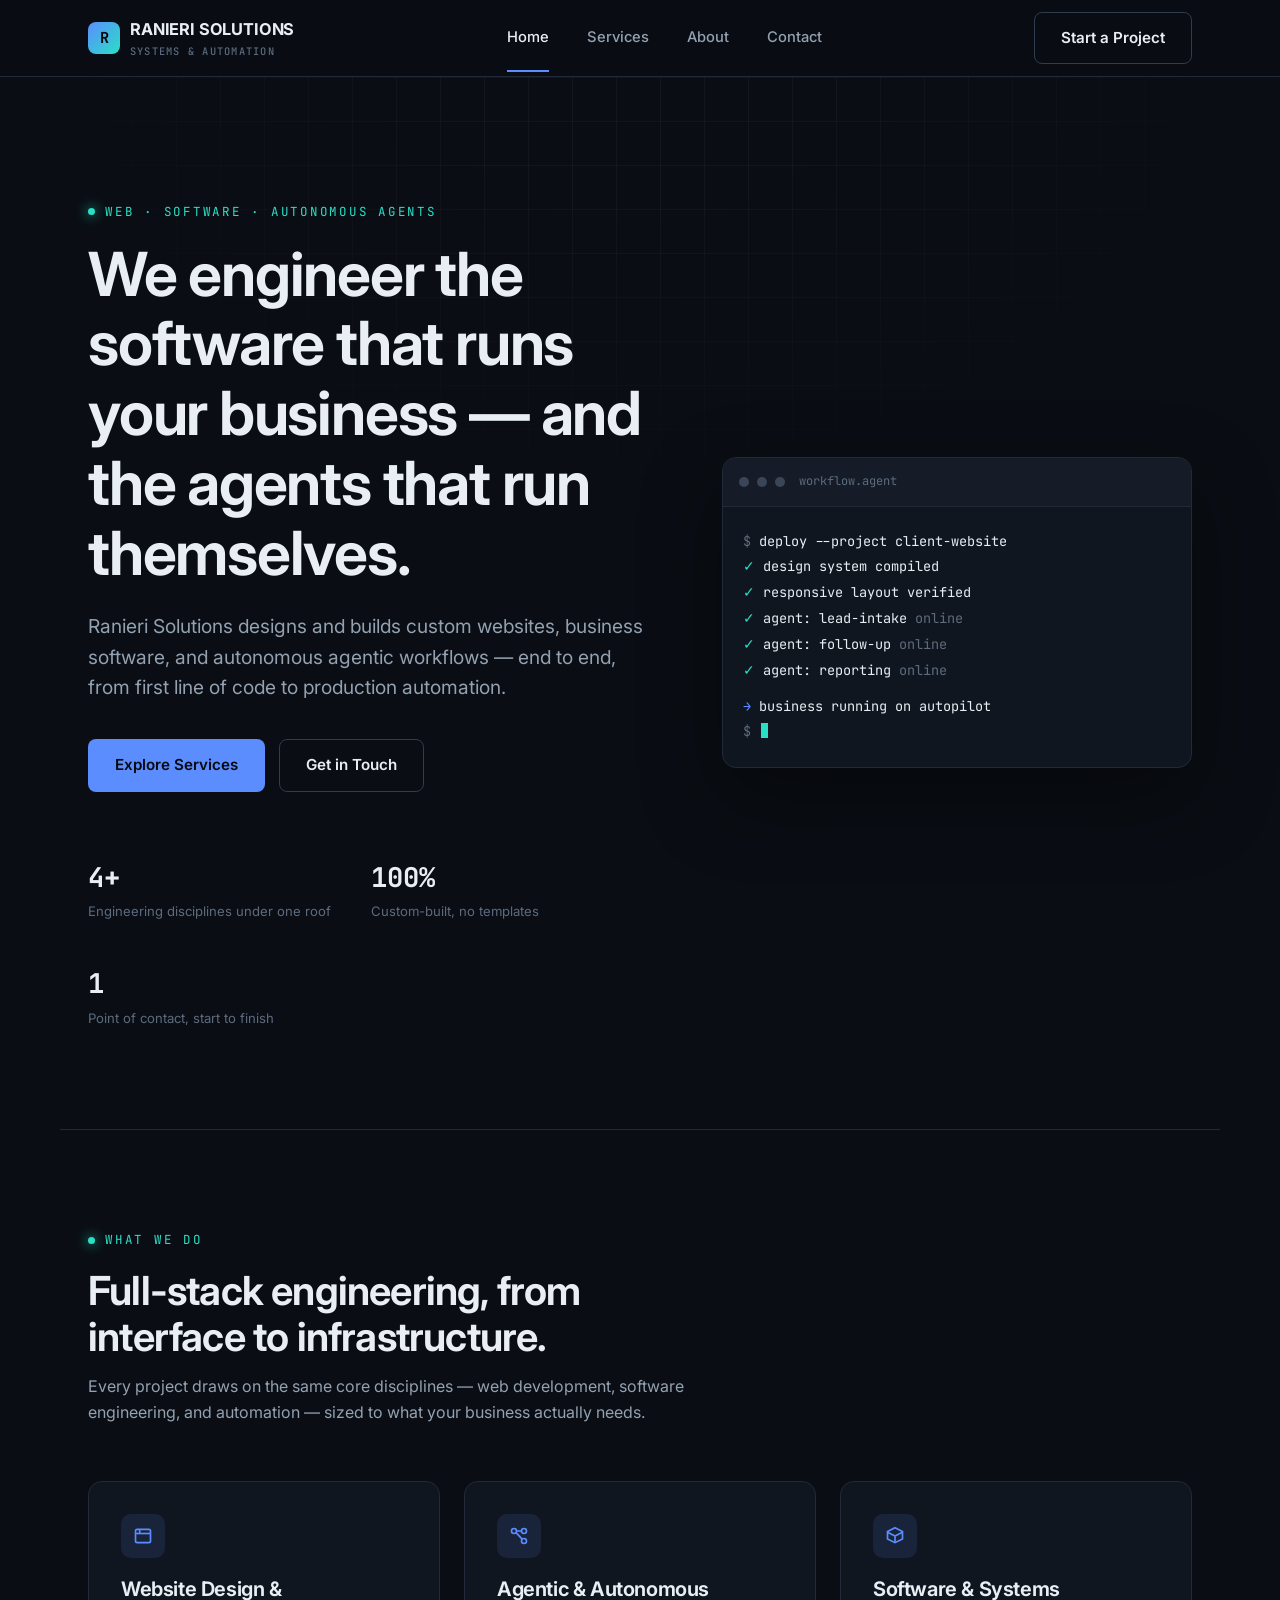
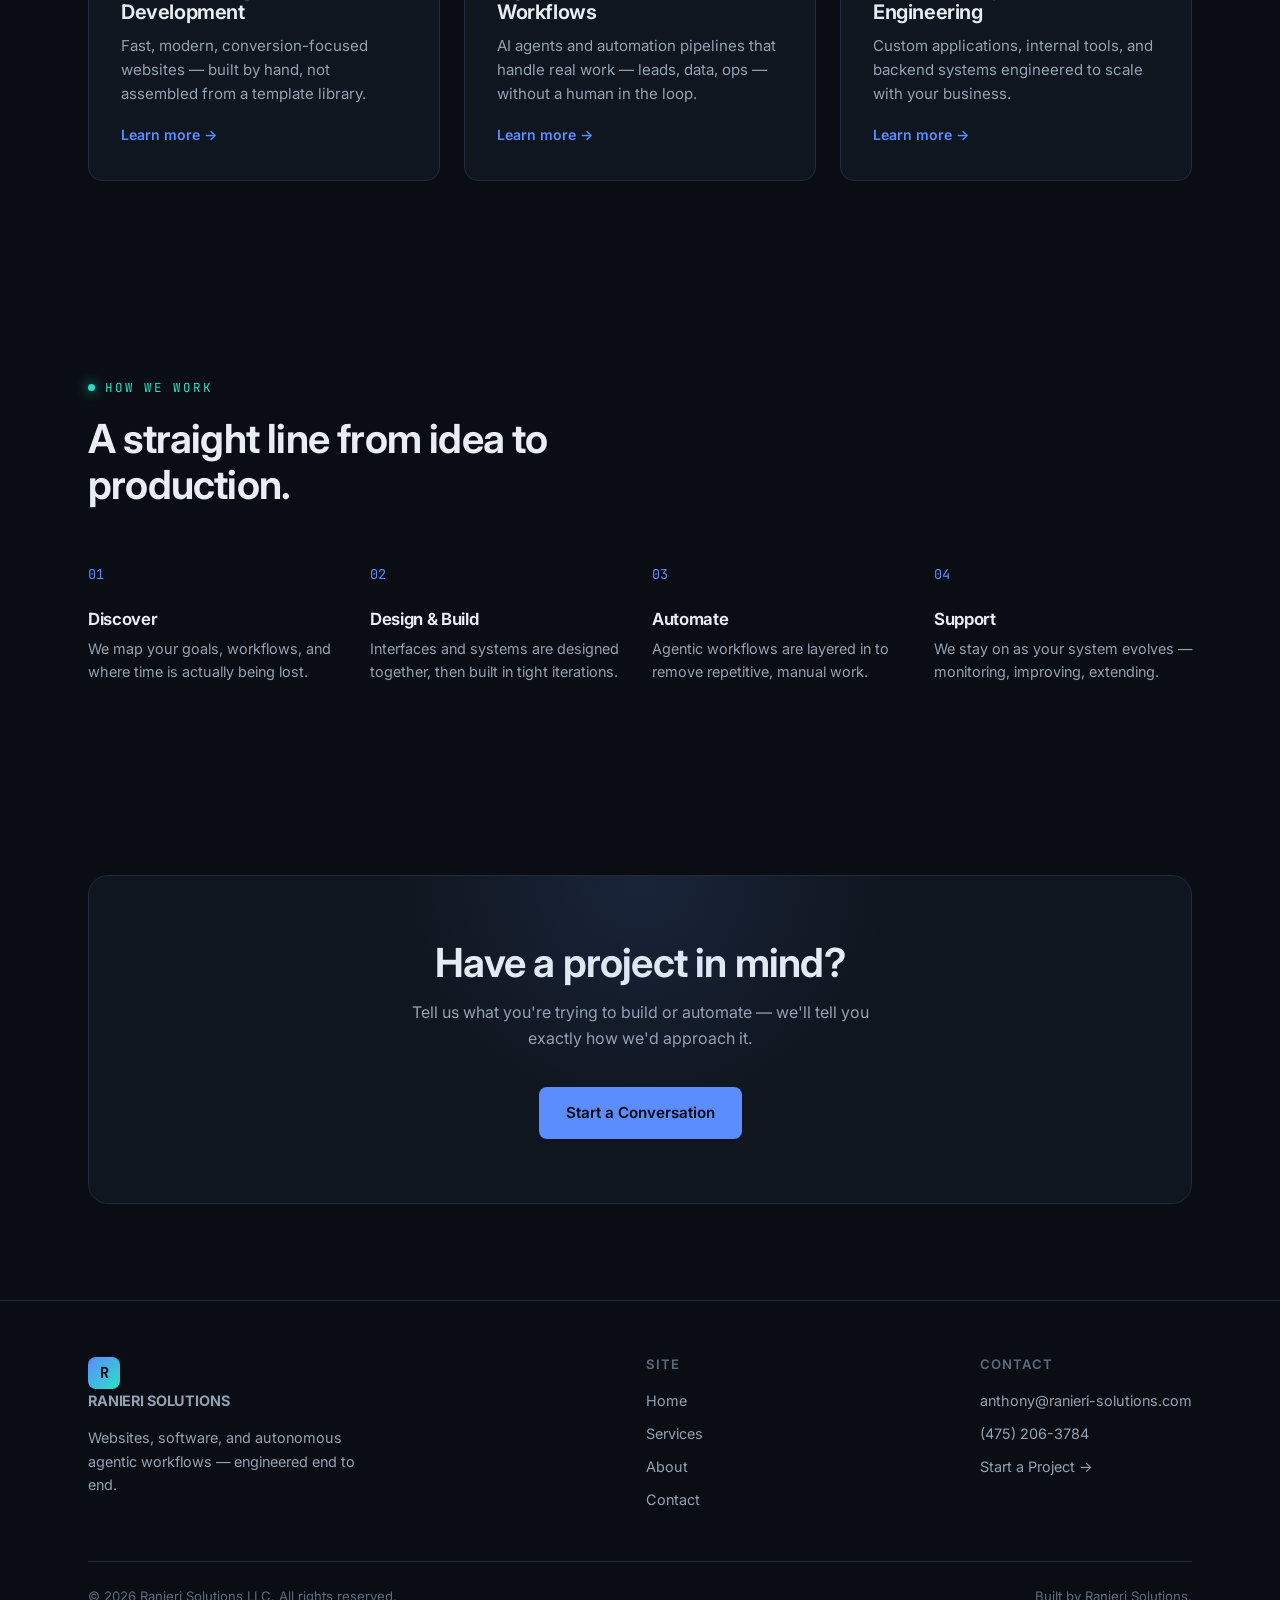
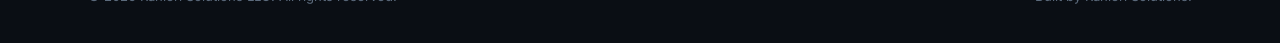
==== index.html @ 001a7ac8 "Initial commit: Ranieri Solutions LLC marketing site Static multi-page site (Home, Services, About, " ====
<!DOCTYPE html>
<html lang="en">
<head>
<meta charset="UTF-8">
<meta name="viewport" content="width=device-width, initial-scale=1.0">
<title>Ranieri Solutions LLC — Websites, Software & Agentic Automation</title>
<meta name="description" content="Ranieri Solutions builds custom websites, software systems, and autonomous agentic workflows that run your business on autopilot.">
<link rel="icon" type="image/svg+xml" href="assets/favicon.svg">
<link rel="preconnect" href="https://fonts.googleapis.com">
<link rel="preconnect" href="https://fonts.gstatic.com" crossorigin>
<link href="https://fonts.googleapis.com/css2?family=Inter:wght@400;500;600;650;700;800&family=JetBrains+Mono:wght@400;500;600;700&display=swap" rel="stylesheet">
<link rel="stylesheet" href="css/style.css">
</head>
<body>

<header class="site-header">
  <div class="container nav">
    <a href="index.html" class="logo">
      <span class="logo-mark">R</span>
      <span>
        RANIERI SOLUTIONS
        <span class="logo-sub">Systems &amp; Automation</span>
      </span>
    </a>
    <nav class="nav-links">
      <a href="index.html" class="active">Home</a>
      <a href="services.html">Services</a>
      <a href="about.html">About</a>
      <a href="contact.html">Contact</a>
    </nav>
    <div class="nav-right">
      <a href="contact.html" class="btn btn-outline">Start a Project</a>
      <button class="nav-toggle" aria-label="Toggle menu">
        <span></span><span></span><span></span>
      </button>
    </div>
  </div>
</header>

<main>

  <!-- Hero -->
  <section class="hero">
    <div class="grid-bg"></div>
    <div class="container hero-grid">
      <div>
        <span class="eyebrow">Web · Software · Autonomous Agents</span>
        <h1>We engineer the software that runs your business — and the agents that run themselves.</h1>
        <p class="lead" style="margin-top:22px;">Ranieri Solutions designs and builds custom websites, business software, and autonomous agentic workflows — end to end, from first line of code to production automation.</p>
        <div class="hero-actions">
          <a href="services.html" class="btn btn-primary">Explore Services</a>
          <a href="contact.html" class="btn btn-outline">Get in Touch</a>
        </div>
        <div class="hero-stats">
          <div class="hero-stat">
            <div class="num">4+</div>
            <div class="label">Engineering disciplines under one roof</div>
          </div>
          <div class="hero-stat">
            <div class="num">100%</div>
            <div class="label">Custom-built, no templates</div>
          </div>
          <div class="hero-stat">
            <div class="num">1</div>
            <div class="label">Point of contact, start to finish</div>
          </div>
        </div>
      </div>

      <div class="hero-visual">
        <div class="terminal">
          <div class="terminal-bar">
            <span class="terminal-dot"></span>
            <span class="terminal-dot"></span>
            <span class="terminal-dot"></span>
            <span class="terminal-title">workflow.agent</span>
          </div>
          <div class="terminal-body">
            <div><span class="c3">$</span> <span class="c4">deploy --project client-website</span></div>
            <div><span class="c1">✓</span> <span class="c4">design system compiled</span></div>
            <div><span class="c1">✓</span> <span class="c4">responsive layout verified</span></div>
            <div><span class="c1">✓</span> <span class="c4">agent: lead-intake</span> <span class="c3">online</span></div>
            <div><span class="c1">✓</span> <span class="c4">agent: follow-up</span> <span class="c3">online</span></div>
            <div><span class="c1">✓</span> <span class="c4">agent: reporting</span> <span class="c3">online</span></div>
            <div style="margin-top:10px;"><span class="c2">→</span> <span class="c4">business running on autopilot</span></div>
            <div><span class="c3">$</span> <span class="cursor"></span></div>
          </div>
        </div>
      </div>
    </div>
  </section>

  <hr class="divider container">

  <!-- Services preview -->
  <section>
    <div class="container">
      <div class="section-head reveal">
        <span class="eyebrow">What we do</span>
        <h2>Full-stack engineering, from interface to infrastructure.</h2>
        <p style="margin-top:14px;">Every project draws on the same core disciplines — web development, software engineering, and automation — sized to what your business actually needs.</p>
      </div>

      <div class="grid-3">
        <div class="card reveal">
          <div class="card-icon">
            <svg width="20" height="20" viewBox="0 0 24 24" fill="none" stroke="currentColor" stroke-width="2"><rect x="3" y="4" width="18" height="16" rx="2"/><path d="M3 9h18"/><path d="M8 4v5"/></svg>
          </div>
          <h3>Website Design &amp; Development</h3>
          <p>Fast, modern, conversion-focused websites — built by hand, not assembled from a template library.</p>
          <a href="services.html#websites" class="card-link">Learn more →</a>
        </div>

        <div class="card reveal">
          <div class="card-icon">
            <svg width="20" height="20" viewBox="0 0 24 24" fill="none" stroke="currentColor" stroke-width="2"><circle cx="6" cy="6" r="3"/><circle cx="18" cy="18" r="3"/><circle cx="18" cy="6" r="3"/><path d="M9 6h6M8.5 8l7.5 8"/></svg>
          </div>
          <h3>Agentic &amp; Autonomous Workflows</h3>
          <p>AI agents and automation pipelines that handle real work — leads, data, ops — without a human in the loop.</p>
          <a href="services.html#automation" class="card-link">Learn more →</a>
        </div>

        <div class="card reveal">
          <div class="card-icon">
            <svg width="20" height="20" viewBox="0 0 24 24" fill="none" stroke="currentColor" stroke-width="2"><path d="M12 2l9 4.5v9L12 20l-9-4.5v-9L12 2z"/><path d="M12 12l9-4.5M12 12v8M12 12L3 7.5"/></svg>
          </div>
          <h3>Software &amp; Systems Engineering</h3>
          <p>Custom applications, internal tools, and backend systems engineered to scale with your business.</p>
          <a href="services.html#software" class="card-link">Learn more →</a>
        </div>
      </div>
    </div>
  </section>

  <!-- Process -->
  <section>
    <div class="container">
      <div class="section-head reveal">
        <span class="eyebrow">How we work</span>
        <h2>A straight line from idea to production.</h2>
      </div>
      <div class="steps">
        <div class="step reveal">
          <h3>Discover</h3>
          <p>We map your goals, workflows, and where time is actually being lost.</p>
        </div>
        <div class="step reveal">
          <h3>Design &amp; Build</h3>
          <p>Interfaces and systems are designed together, then built in tight iterations.</p>
        </div>
        <div class="step reveal">
          <h3>Automate</h3>
          <p>Agentic workflows are layered in to remove repetitive, manual work.</p>
        </div>
        <div class="step reveal">
          <h3>Support</h3>
          <p>We stay on as your system evolves — monitoring, improving, extending.</p>
        </div>
      </div>
    </div>
  </section>

  <!-- CTA -->
  <section>
    <div class="container">
      <div class="cta-band reveal">
        <h2>Have a project in mind?</h2>
        <p>Tell us what you're trying to build or automate — we'll tell you exactly how we'd approach it.</p>
        <div class="hero-actions">
          <a href="contact.html" class="btn btn-primary">Start a Conversation</a>
        </div>
      </div>
    </div>
  </section>

</main>

<footer>
  <div class="container">
    <div class="footer-top">
      <div class="footer-col" style="max-width:280px;">
        <a href="index.html" class="logo" style="margin-bottom:14px;">
          <span class="logo-mark">R</span>
          <span>RANIERI SOLUTIONS</span>
        </a>
        <p>Websites, software, and autonomous agentic workflows — engineered end to end.</p>
      </div>
      <div class="footer-col">
        <h4>Site</h4>
        <a href="index.html">Home</a>
        <a href="services.html">Services</a>
        <a href="about.html">About</a>
        <a href="contact.html">Contact</a>
      </div>
      <div class="footer-col">
        <h4>Contact</h4>
        <a href="mailto:anthony@ranieri-solutions.com">anthony@ranieri-solutions.com</a>
        <a href="tel:+14752063784">(475) 206-3784</a>
        <a href="contact.html">Start a Project →</a>
      </div>
    </div>
    <hr class="divider">
    <div class="footer-bottom" style="margin-top:24px;">
      <span>© <span id="year"></span> Ranieri Solutions LLC. All rights reserved.</span>
      <span>Built by Ranieri Solutions.</span>
    </div>
  </div>
</footer>

<script src="js/main.js"></script>
</body>
</html>
---- css/style.css ----
/* ===== Tokens ===== */
:root {
  --bg: #0a0e14;
  --bg-elev: #10161f;
  --bg-elev-2: #151c27;
  --border: #202a38;
  --border-hover: #2e3c4e;
  --text: #e9eef4;
  --text-dim: #93a1b1;
  --text-faint: #5c6b7d;
  --accent: #5b8dff;
  --accent-2: #29e0c6;
  --accent-soft: rgba(91, 141, 255, 0.12);
  --radius: 14px;
  --radius-sm: 8px;
  --container: 1160px;
  --font-body: 'Inter', -apple-system, BlinkMacSystemFont, 'Segoe UI', sans-serif;
  --font-mono: 'JetBrains Mono', ui-monospace, SFMono-Regular, Menlo, monospace;
}

* { box-sizing: border-box; margin: 0; padding: 0; }

html { scroll-behavior: smooth; }

body {
  background: var(--bg);
  color: var(--text);
  font-family: var(--font-body);
  line-height: 1.6;
  -webkit-font-smoothing: antialiased;
  overflow-x: hidden;
}

img, svg { display: block; max-width: 100%; }

a { color: inherit; text-decoration: none; }

ul { list-style: none; }

.container {
  max-width: var(--container);
  margin: 0 auto;
  padding: 0 28px;
}

.eyebrow {
  display: inline-flex;
  align-items: center;
  gap: 10px;
  font-family: var(--font-mono);
  font-size: 12.5px;
  letter-spacing: 0.14em;
  text-transform: uppercase;
  color: var(--accent-2);
  margin-bottom: 18px;
}

.eyebrow::before {
  content: '';
  width: 7px;
  height: 7px;
  border-radius: 50%;
  background: var(--accent-2);
  box-shadow: 0 0 12px var(--accent-2);
}

h1, h2, h3, h4 {
  font-weight: 650;
  letter-spacing: -0.02em;
  line-height: 1.15;
}

h1 { font-size: clamp(2.4rem, 5vw, 3.8rem); }
h2 { font-size: clamp(1.8rem, 3.2vw, 2.5rem); }
h3 { font-size: 1.25rem; }

p { color: var(--text-dim); }

.lead {
  font-size: clamp(1.05rem, 1.5vw, 1.2rem);
  color: var(--text-dim);
  max-width: 640px;
}

/* ===== Background grid texture ===== */
.grid-bg {
  position: absolute;
  inset: 0;
  background-image:
    linear-gradient(to right, rgba(255,255,255,0.035) 1px, transparent 1px),
    linear-gradient(to bottom, rgba(255,255,255,0.035) 1px, transparent 1px);
  background-size: 44px 44px;
  -webkit-mask-image: radial-gradient(ellipse 70% 60% at 50% 0%, #000 20%, transparent 75%);
  mask-image: radial-gradient(ellipse 70% 60% at 50% 0%, #000 20%, transparent 75%);
  pointer-events: none;
}

/* ===== Buttons ===== */
.btn {
  display: inline-flex;
  align-items: center;
  justify-content: center;
  gap: 8px;
  padding: 13px 26px;
  border-radius: var(--radius-sm);
  font-weight: 600;
  font-size: 0.95rem;
  border: 1px solid transparent;
  cursor: pointer;
  transition: transform 0.15s ease, border-color 0.15s ease, background 0.15s ease, box-shadow 0.15s ease;
  white-space: nowrap;
}

.btn-primary {
  background: var(--accent);
  color: #060a10;
  box-shadow: 0 0 0 0 rgba(91,141,255,0);
}

.btn-primary:hover {
  transform: translateY(-1px);
  box-shadow: 0 8px 24px rgba(91,141,255,0.35);
}

.btn-outline {
  background: transparent;
  border-color: var(--border-hover);
  color: var(--text);
}

.btn-outline:hover {
  border-color: var(--accent);
  color: var(--accent);
}

.btn-block { width: 100%; }

/* ===== Header / Nav ===== */
header.site-header {
  position: sticky;
  top: 0;
  z-index: 100;
  background: rgba(10, 14, 20, 0.78);
  backdrop-filter: blur(14px);
  border-bottom: 1px solid var(--border);
}

.nav {
  display: flex;
  align-items: center;
  justify-content: space-between;
  height: 76px;
}

.logo {
  display: flex;
  align-items: center;
  gap: 10px;
  font-weight: 700;
  font-size: 1.02rem;
  letter-spacing: -0.01em;
}

.logo-mark {
  width: 32px;
  height: 32px;
  border-radius: 8px;
  background: linear-gradient(135deg, var(--accent), var(--accent-2));
  display: flex;
  align-items: center;
  justify-content: center;
  font-family: var(--font-mono);
  font-weight: 700;
  color: #060a10;
  font-size: 0.95rem;
}

.logo-sub {
  display: block;
  font-family: var(--font-mono);
  font-size: 0.65rem;
  letter-spacing: 0.12em;
  color: var(--text-faint);
  font-weight: 500;
  text-transform: uppercase;
  margin-top: 1px;
}

.nav-links {
  display: flex;
  align-items: center;
  gap: 38px;
}

.nav-links a {
  font-size: 0.92rem;
  font-weight: 500;
  color: var(--text-dim);
  transition: color 0.15s ease;
  position: relative;
}

.nav-links a:hover { color: var(--text); }

.nav-links a.active { color: var(--text); }

.nav-links a.active::after {
  content: '';
  position: absolute;
  left: 0; right: 0; bottom: -22px;
  height: 2px;
  background: var(--accent);
}

.nav-right { display: flex; align-items: center; gap: 22px; }

.nav-toggle {
  display: none;
  flex-direction: column;
  gap: 5px;
  background: none;
  border: none;
  cursor: pointer;
  padding: 8px;
}

.nav-toggle span {
  width: 22px;
  height: 2px;
  background: var(--text);
  display: block;
}

/* ===== Sections ===== */
section { position: relative; padding: 96px 0; }
section.tight { padding: 64px 0; }

.section-head { max-width: 640px; margin-bottom: 56px; }
.section-head.center { margin-left: auto; margin-right: auto; text-align: center; }

.divider {
  height: 1px;
  background: var(--border);
  border: none;
}

/* ===== Hero ===== */
.hero {
  position: relative;
  padding: 120px 0 100px;
  overflow: hidden;
}

.hero-grid {
  display: grid;
  grid-template-columns: 1.1fr 0.9fr;
  gap: 60px;
  align-items: center;
}

.hero-actions {
  display: flex;
  gap: 14px;
  margin-top: 36px;
  flex-wrap: wrap;
}

.hero-stats {
  display: flex;
  gap: 40px;
  margin-top: 64px;
  flex-wrap: wrap;
}

.hero-stat .num {
  font-family: var(--font-mono);
  font-size: 1.7rem;
  font-weight: 700;
  color: var(--text);
}

.hero-stat .label {
  font-size: 0.82rem;
  color: var(--text-faint);
  margin-top: 2px;
}

/* Terminal/graph visual */
.hero-visual {
  position: relative;
}

.terminal {
  background: var(--bg-elev);
  border: 1px solid var(--border);
  border-radius: var(--radius);
  overflow: hidden;
  box-shadow: 0 30px 80px rgba(0,0,0,0.45);
}

.terminal-bar {
  display: flex;
  align-items: center;
  gap: 8px;
  padding: 14px 16px;
  border-bottom: 1px solid var(--border);
  background: var(--bg-elev-2);
}

.terminal-dot { width: 10px; height: 10px; border-radius: 50%; background: #3a4657; }
.terminal-title {
  margin-left: 6px;
  font-family: var(--font-mono);
  font-size: 0.75rem;
  color: var(--text-faint);
}

.terminal-body {
  padding: 22px 20px;
  font-family: var(--font-mono);
  font-size: 0.85rem;
  line-height: 1.9;
}

.terminal-body .c1 { color: var(--accent-2); }
.terminal-body .c2 { color: var(--accent); }
.terminal-body .c3 { color: var(--text-faint); }
.terminal-body .c4 { color: var(--text); }

.cursor {
  display: inline-block;
  width: 7px;
  height: 15px;
  background: var(--accent-2);
  margin-left: 2px;
  animation: blink 1.1s steps(1) infinite;
  vertical-align: -2px;
}

@keyframes blink { 50% { opacity: 0; } }

/* ===== Cards / Grid ===== */
.grid-3 { display: grid; grid-template-columns: repeat(3, 1fr); gap: 24px; }
.grid-2 { display: grid; grid-template-columns: repeat(2, 1fr); gap: 24px; }
.grid-4 { display: grid; grid-template-columns: repeat(4, 1fr); gap: 24px; }

.card {
  background: var(--bg-elev);
  border: 1px solid var(--border);
  border-radius: var(--radius);
  padding: 32px;
  transition: border-color 0.2s ease, transform 0.2s ease;
}

.card:hover { border-color: var(--border-hover); transform: translateY(-3px); }

.card-icon {
  width: 44px;
  height: 44px;
  border-radius: 10px;
  background: var(--accent-soft);
  display: flex;
  align-items: center;
  justify-content: center;
  margin-bottom: 20px;
  color: var(--accent);
}

.card h3 { margin-bottom: 10px; }
.card p { font-size: 0.94rem; }

.card-link {
  display: inline-flex;
  align-items: center;
  gap: 6px;
  margin-top: 18px;
  font-size: 0.88rem;
  font-weight: 600;
  color: var(--accent);
}

/* ===== Service detail blocks ===== */
.service-block {
  display: grid;
  grid-template-columns: 0.85fr 1.15fr;
  gap: 56px;
  padding: 64px 0;
  align-items: start;
}

.service-block + .service-block { border-top: 1px solid var(--border); }

.service-index {
  font-family: var(--font-mono);
  color: var(--text-faint);
  font-size: 0.85rem;
  margin-bottom: 14px;
}

.check-list li {
  display: flex;
  gap: 12px;
  padding: 10px 0;
  border-bottom: 1px solid var(--border);
  color: var(--text-dim);
  font-size: 0.94rem;
}

.check-list li:last-child { border-bottom: none; }

.check-list li svg { flex-shrink: 0; margin-top: 3px; color: var(--accent-2); }

/* ===== Steps / process ===== */
.steps { display: grid; grid-template-columns: repeat(4, 1fr); gap: 24px; counter-reset: step; }

.step { position: relative; padding-top: 46px; }

.step::before {
  counter-increment: step;
  content: '0' counter(step);
  font-family: var(--font-mono);
  font-size: 0.85rem;
  color: var(--accent);
  position: absolute;
  top: 0; left: 0;
}

.step h3 { font-size: 1.05rem; margin-bottom: 8px; }
.step p { font-size: 0.9rem; }

/* ===== CTA band ===== */
.cta-band {
  background: var(--bg-elev);
  border: 1px solid var(--border);
  border-radius: 20px;
  padding: 64px;
  text-align: center;
  position: relative;
  overflow: hidden;
}

.cta-band::before {
  content: '';
  position: absolute;
  width: 500px; height: 500px;
  background: radial-gradient(circle, var(--accent-soft), transparent 70%);
  top: -250px; left: 50%;
  transform: translateX(-50%);
}

.cta-band h2 { margin-bottom: 14px; }
.cta-band p { max-width: 480px; margin: 0 auto 30px; }
.cta-band .hero-actions { justify-content: center; }

/* ===== About page ===== */
.value-row { display: grid; grid-template-columns: repeat(4, 1fr); gap: 24px; }

.value-item .num {
  font-family: var(--font-mono);
  color: var(--accent);
  font-size: 0.85rem;
  margin-bottom: 12px;
  display: block;
}

.about-photo-block {
  background: var(--bg-elev);
  border: 1px solid var(--border);
  border-radius: var(--radius);
  padding: 40px;
}

.tag-row { display: flex; flex-wrap: wrap; gap: 10px; margin-top: 24px; }

.tag {
  font-family: var(--font-mono);
  font-size: 0.78rem;
  padding: 7px 13px;
  border: 1px solid var(--border);
  border-radius: 999px;
  color: var(--text-dim);
}

/* ===== Contact ===== */
.contact-grid { display: grid; grid-template-columns: 1fr 1fr; gap: 60px; }

.field { margin-bottom: 20px; }

.field label {
  display: block;
  font-size: 0.85rem;
  font-weight: 600;
  margin-bottom: 8px;
  color: var(--text-dim);
}

.field input, .field textarea, .field select {
  width: 100%;
  background: var(--bg-elev);
  border: 1px solid var(--border);
  border-radius: var(--radius-sm);
  padding: 13px 15px;
  color: var(--text);
  font-family: var(--font-body);
  font-size: 0.95rem;
  transition: border-color 0.15s ease;
}

.field input:focus, .field textarea:focus, .field select:focus {
  outline: none;
  border-color: var(--accent);
}

.field textarea { resize: vertical; min-height: 130px; }

.contact-info-item {
  display: flex;
  gap: 16px;
  padding: 20px 0;
  border-bottom: 1px solid var(--border);
}

.contact-info-item:last-child { border-bottom: none; }

.contact-info-item .card-icon { margin-bottom: 0; flex-shrink: 0; }

.form-note { font-size: 0.82rem; color: var(--text-faint); margin-top: 12px; }

.form-status {
  margin-top: 16px;
  font-size: 0.88rem;
  font-family: var(--font-mono);
  display: none;
}

.form-status.show { display: block; }
.form-status.ok { color: var(--accent-2); }
.form-status.err { color: #ff8a8a; }

/* ===== Footer ===== */
footer {
  border-top: 1px solid var(--border);
  padding: 56px 0 36px;
}

.footer-top {
  display: flex;
  justify-content: space-between;
  align-items: flex-start;
  flex-wrap: wrap;
  gap: 40px;
  margin-bottom: 40px;
}

.footer-col h4 {
  font-size: 0.82rem;
  text-transform: uppercase;
  letter-spacing: 0.08em;
  color: var(--text-faint);
  margin-bottom: 16px;
  font-weight: 600;
}

.footer-col a, .footer-col p {
  display: block;
  font-size: 0.9rem;
  color: var(--text-dim);
  margin-bottom: 10px;
}

.footer-col a:hover { color: var(--text); }

.footer-bottom {
  display: flex;
  justify-content: space-between;
  align-items: center;
  flex-wrap: wrap;
  gap: 12px;
  font-size: 0.82rem;
  color: var(--text-faint);
}

.reveal {
  opacity: 0;
  transform: translateY(18px);
  transition: opacity 0.6s ease, transform 0.6s ease;
}

.reveal.in { opacity: 1; transform: translateY(0); }

/* ===== Page header (inner pages) ===== */
.page-header { padding: 150px 0 80px; position: relative; }
.page-header .lead { margin-top: 18px; }

/* ===== Responsive ===== */
@media (max-width: 900px) {
  .hero-grid { grid-template-columns: 1fr; }
  .hero-visual { order: -1; }
  .grid-3, .grid-4, .grid-2 { grid-template-columns: 1fr 1fr; }
  .steps { grid-template-columns: 1fr 1fr; }
  .value-row { grid-template-columns: 1fr 1fr; }
  .service-block { grid-template-columns: 1fr; gap: 24px; }
  .contact-grid { grid-template-columns: 1fr; }
}

@media (max-width: 640px) {
  .nav-links { position: fixed; top: 76px; left: 0; right: 0; background: var(--bg); border-bottom: 1px solid var(--border); flex-direction: column; align-items: flex-start; padding: 24px 28px; gap: 20px; transform: translateY(-140%); transition: transform 0.25s ease; }
  .nav-links.open { transform: translateY(0); }
  .nav-links a.active::after { display: none; }
  .nav-toggle { display: flex; }
  .nav-right .btn-outline { display: none; }
  .grid-3, .grid-4, .grid-2 { grid-template-columns: 1fr; }
  .steps { grid-template-columns: 1fr; }
  .value-row { grid-template-columns: 1fr; }
  .cta-band { padding: 40px 24px; }
  .footer-top { flex-direction: column; }
  section { padding: 64px 0; }
  .hero { padding: 90px 0 60px; }
  .page-header { padding: 120px 0 56px; }
}
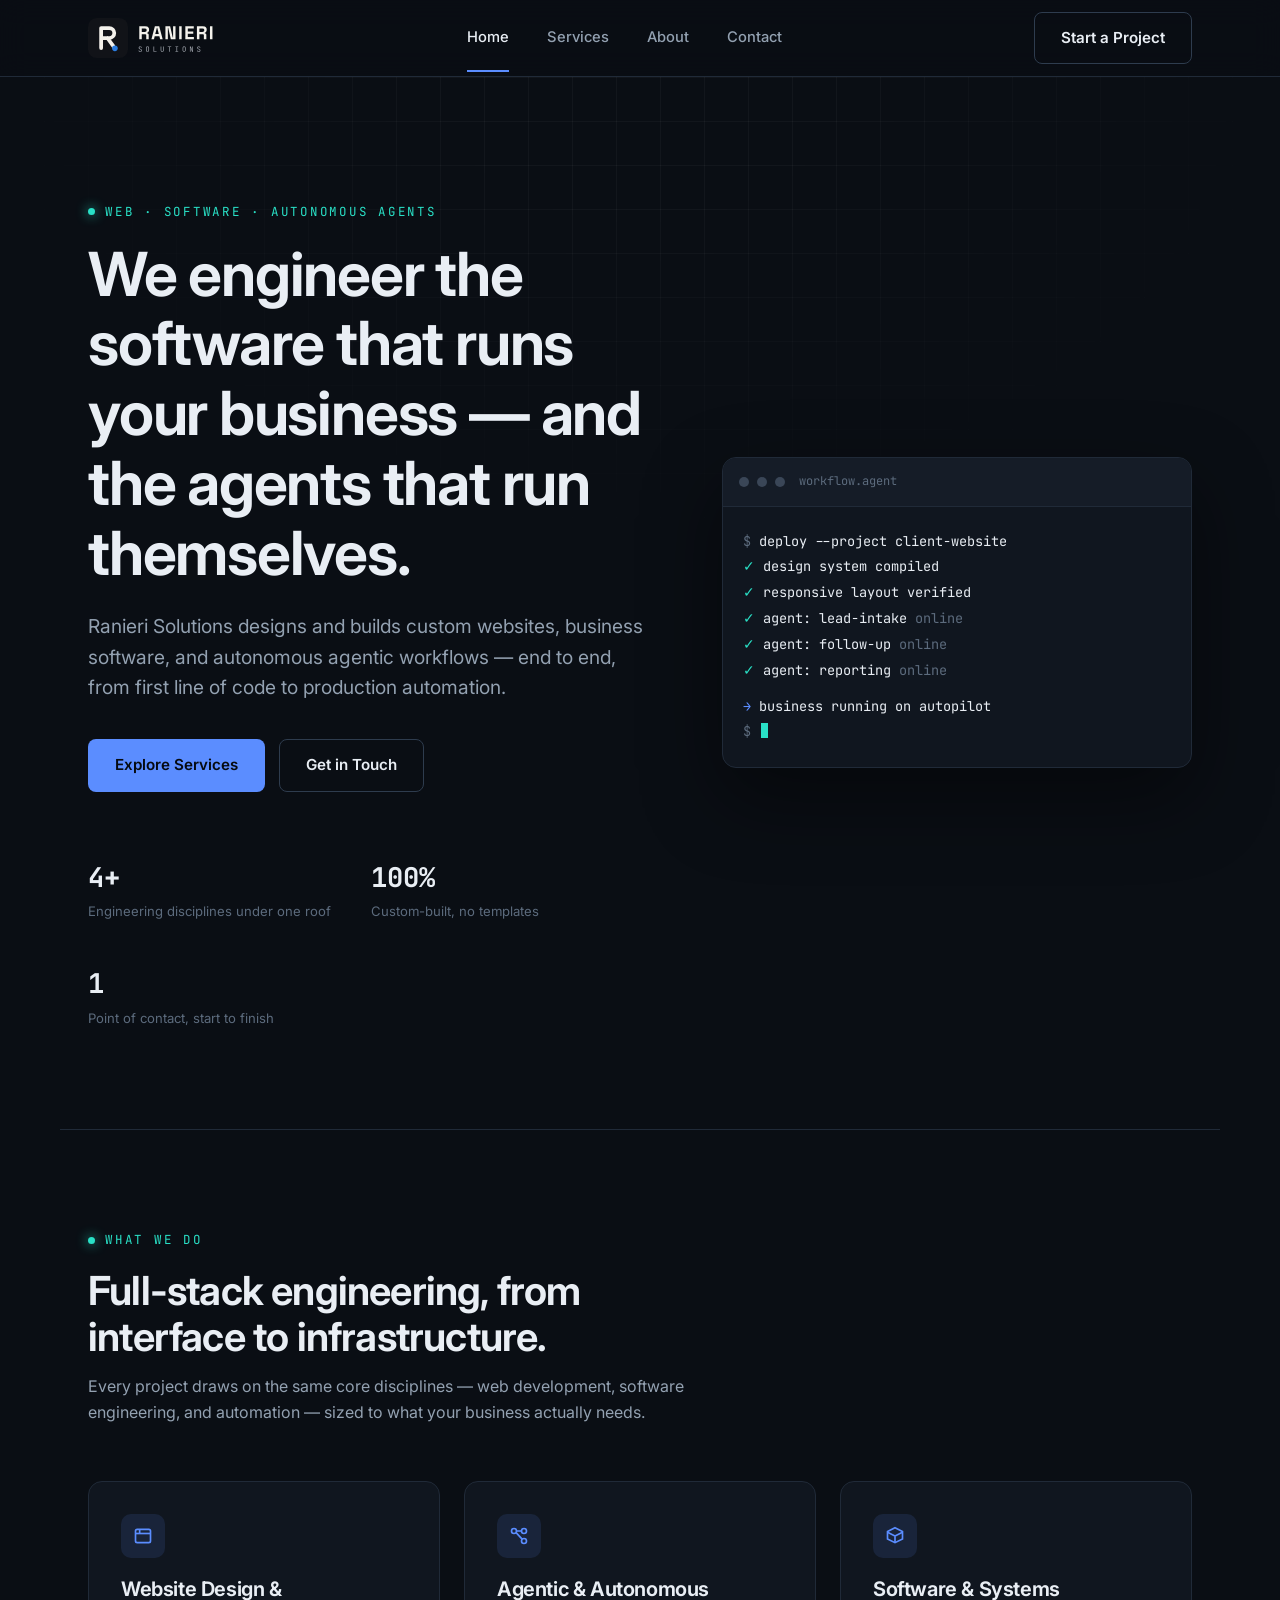
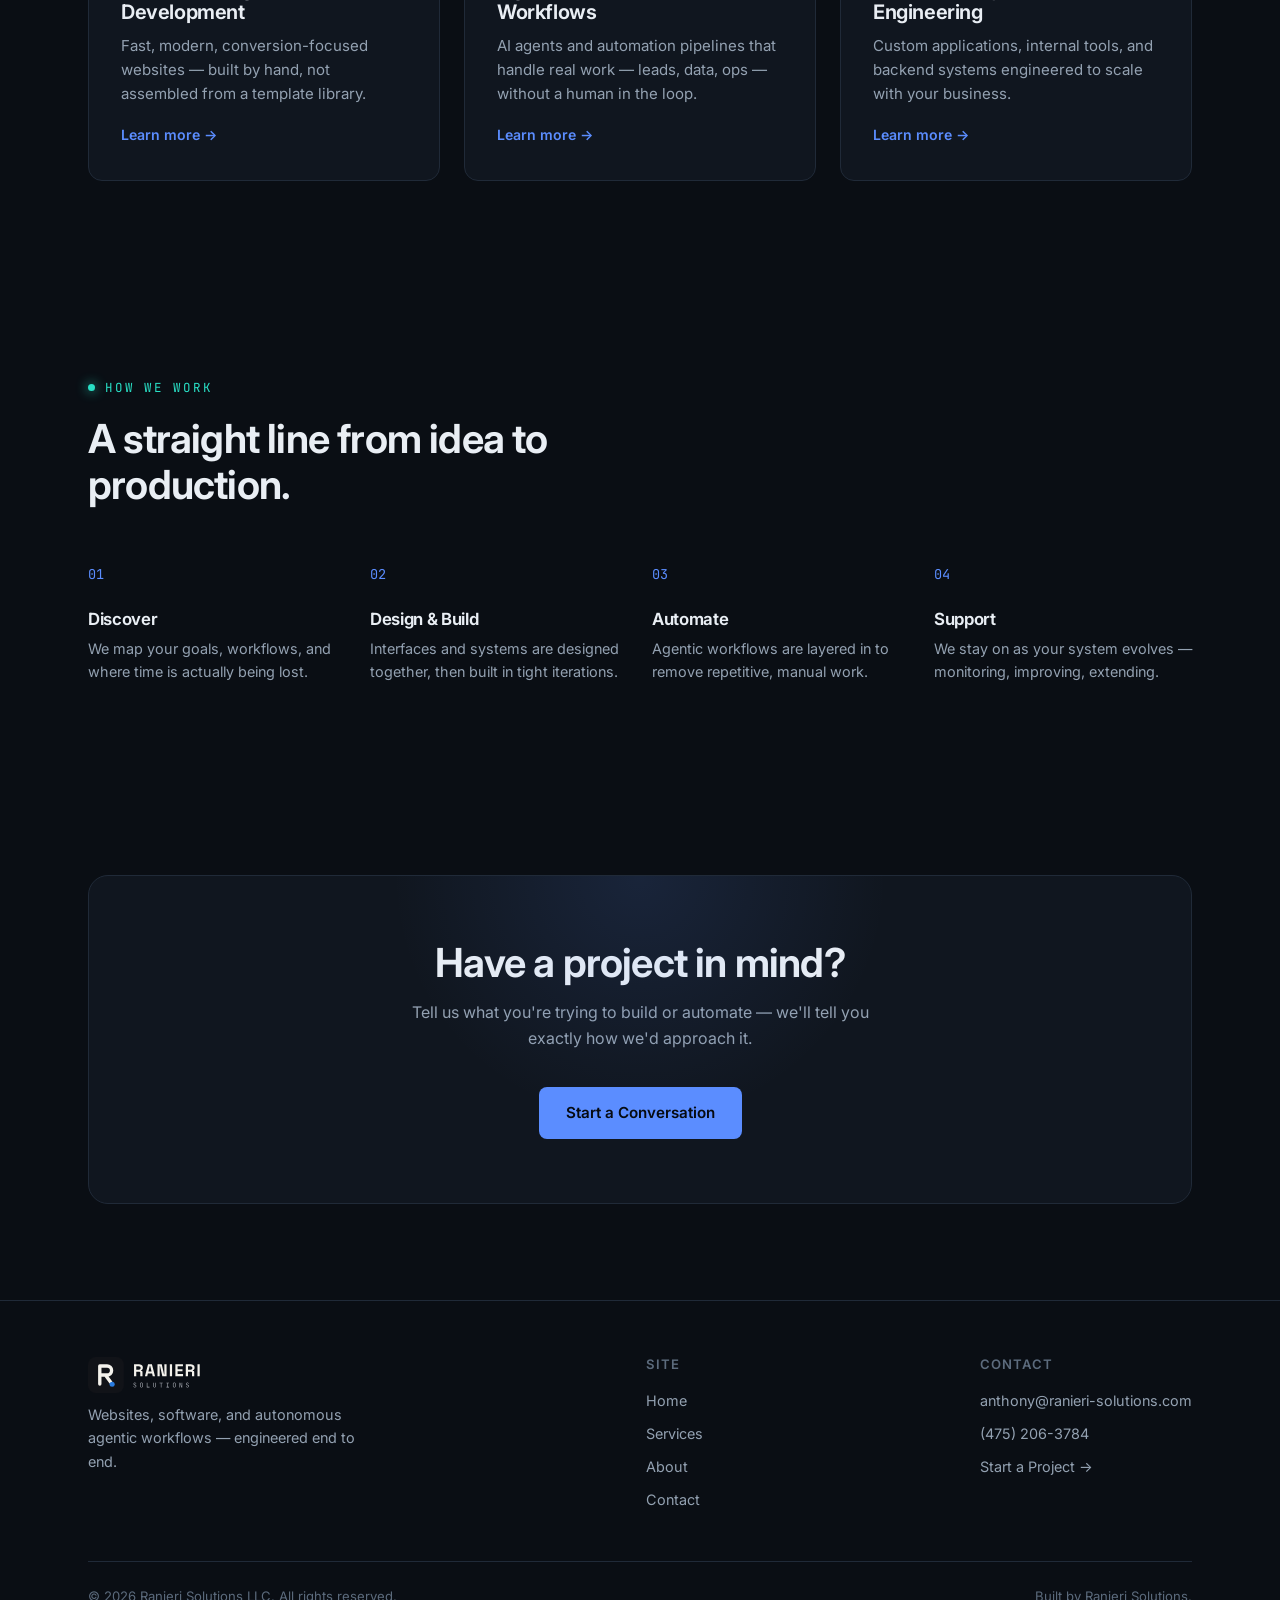
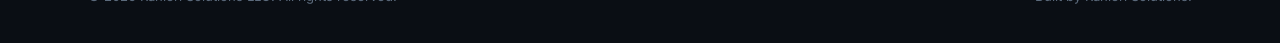
==== commit 9827c163: "Add new logo lockup and favicon set Replace the text logo in header and footer with the SVG lockup, " ====
--- a/index.html
+++ b/index.html
@@ -5,7 +5,10 @@
 <meta name="viewport" content="width=device-width, initial-scale=1.0">
 <title>Ranieri Solutions LLC — Websites, Software & Agentic Automation</title>
 <meta name="description" content="Ranieri Solutions builds custom websites, software systems, and autonomous agentic workflows that run your business on autopilot.">
-<link rel="icon" type="image/svg+xml" href="assets/favicon.svg">
+<link rel="icon" href="/favicon.ico" sizes="any">
+<link rel="icon" href="/favicon.svg" type="image/svg+xml">
+<link rel="icon" href="/favicon-32.png" type="image/png" sizes="32x32">
+<link rel="apple-touch-icon" href="/apple-touch-icon.png">
 <link rel="preconnect" href="https://fonts.googleapis.com">
 <link rel="preconnect" href="https://fonts.gstatic.com" crossorigin>
 <link href="https://fonts.googleapis.com/css2?family=Inter:wght@400;500;600;650;700;800&family=JetBrains+Mono:wght@400;500;600;700&display=swap" rel="stylesheet">
@@ -15,13 +18,7 @@
 
 <header class="site-header">
   <div class="container nav">
-    <a href="index.html" class="logo">
-      <span class="logo-mark">R</span>
-      <span>
-        RANIERI SOLUTIONS
-        <span class="logo-sub">Systems &amp; Automation</span>
-      </span>
-    </a>
+    <a href="index.html" class="logo"><img src="assets/logo-lockup-white.svg" alt="Ranieri Solutions" width="127" height="40"></a>
     <nav class="nav-links">
       <a href="index.html" class="active">Home</a>
       <a href="services.html">Services</a>
@@ -179,10 +176,7 @@
   <div class="container">
     <div class="footer-top">
       <div class="footer-col" style="max-width:280px;">
-        <a href="index.html" class="logo" style="margin-bottom:14px;">
-          <span class="logo-mark">R</span>
-          <span>RANIERI SOLUTIONS</span>
-        </a>
+        <a href="index.html" class="logo footer-logo"><img src="assets/logo-lockup-white.svg" alt="Ranieri Solutions" width="114" height="36"></a>
         <p>Websites, software, and autonomous agentic workflows — engineered end to end.</p>
       </div>
       <div class="footer-col">
--- a/css/style.css
+++ b/css/style.css
@@ -153,37 +153,22 @@
 }
 
 .logo {
-  display: flex;
-  align-items: center;
-  gap: 10px;
-  font-weight: 700;
-  font-size: 1.02rem;
-  letter-spacing: -0.01em;
-}
-
-.logo-mark {
-  width: 32px;
-  height: 32px;
-  border-radius: 8px;
-  background: linear-gradient(135deg, var(--accent), var(--accent-2));
-  display: flex;
-  align-items: center;
-  justify-content: center;
-  font-family: var(--font-mono);
-  font-weight: 700;
-  color: #060a10;
-  font-size: 0.95rem;
-}
-
-.logo-sub {
+  display: inline-flex;
+  align-items: center;
+}
+
+.logo img {
+  height: 40px;
+  width: auto;
   display: block;
-  font-family: var(--font-mono);
-  font-size: 0.65rem;
-  letter-spacing: 0.12em;
-  color: var(--text-faint);
-  font-weight: 500;
-  text-transform: uppercase;
-  margin-top: 1px;
+}
+
+.footer-logo {
+  margin-bottom: 14px;
+}
+
+.footer-logo img {
+  height: 36px;
 }
 
 .nav-links {
@@ -468,6 +453,22 @@
   border: 1px solid var(--border);
   border-radius: var(--radius);
   padding: 40px;
+}
+
+.photo-frame {
+  border-radius: var(--radius-sm);
+  overflow: hidden;
+  border: 1px solid var(--border);
+  margin-bottom: 24px;
+  aspect-ratio: 4 / 5;
+  background: var(--bg-elev-2);
+}
+
+.photo-frame img {
+  width: 100%;
+  height: 100%;
+  object-fit: cover;
+  display: block;
 }
 
 .tag-row { display: flex; flex-wrap: wrap; gap: 10px; margin-top: 24px; }
